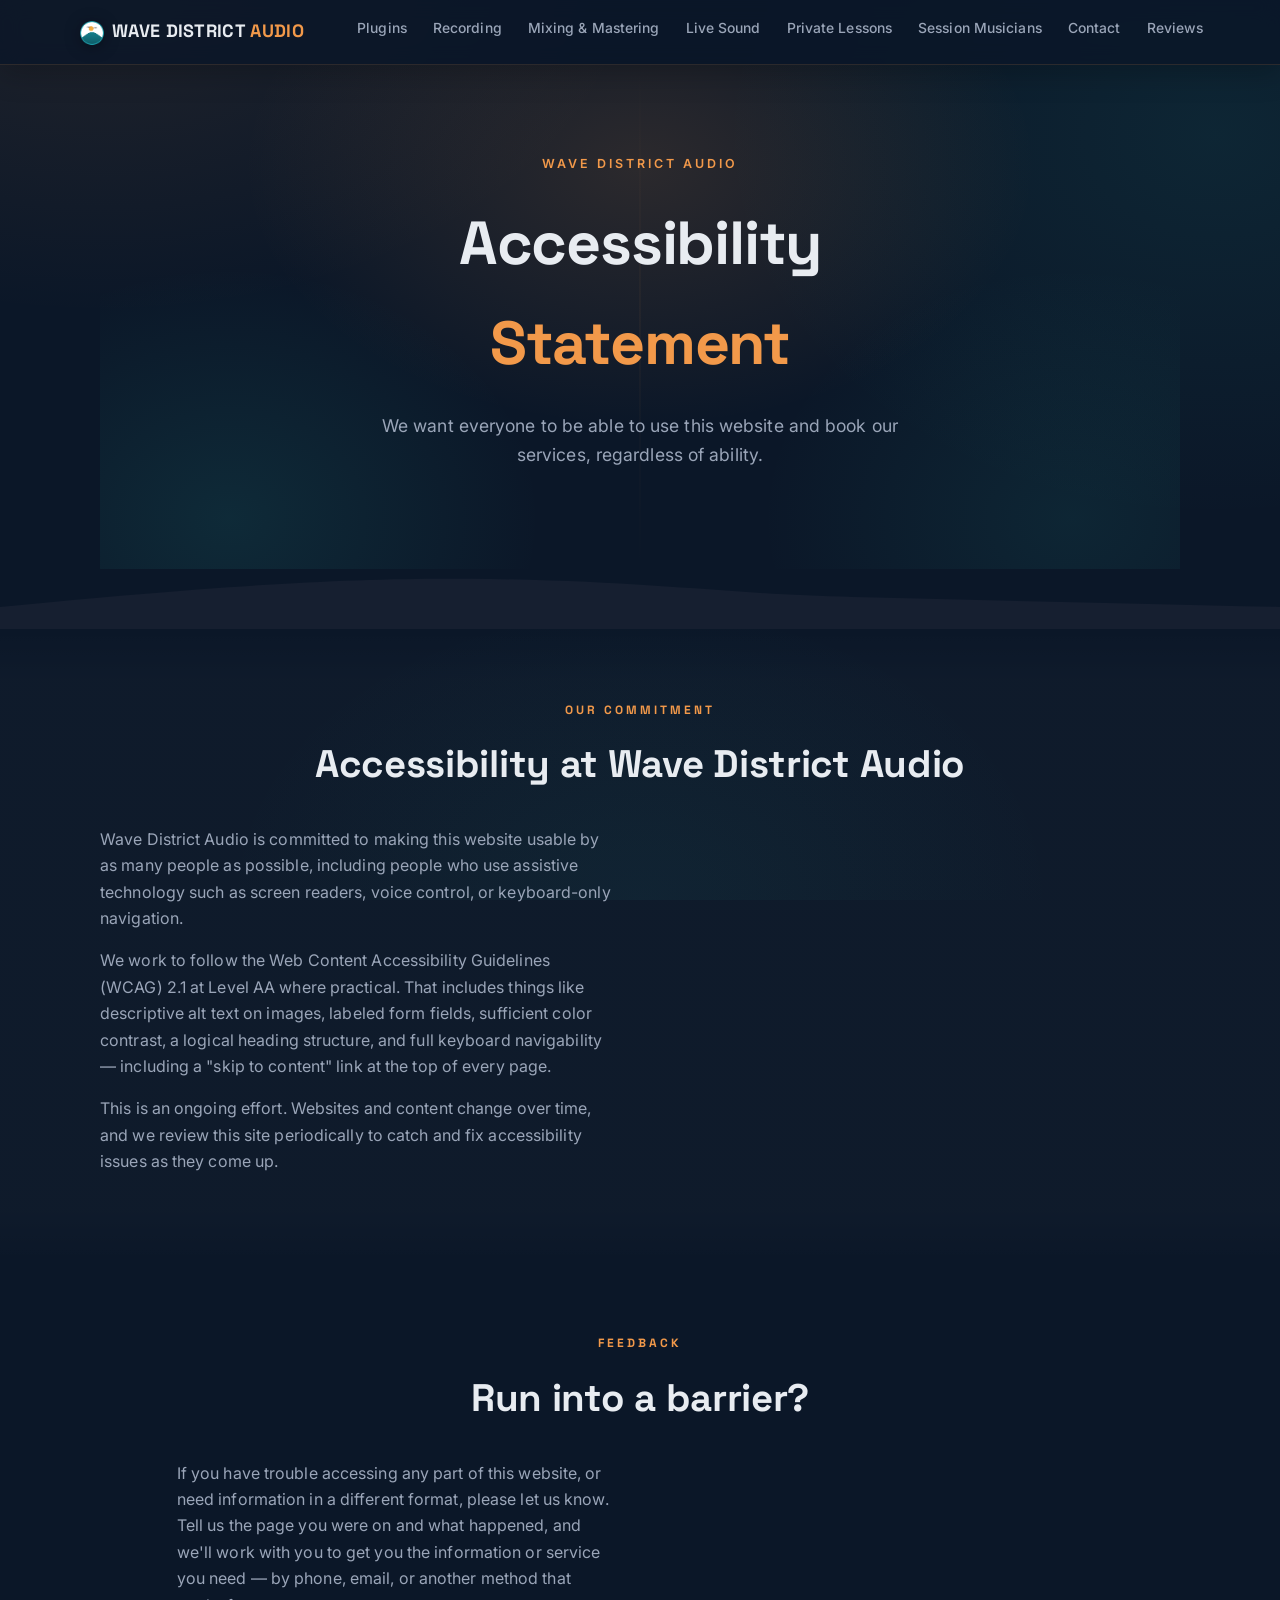
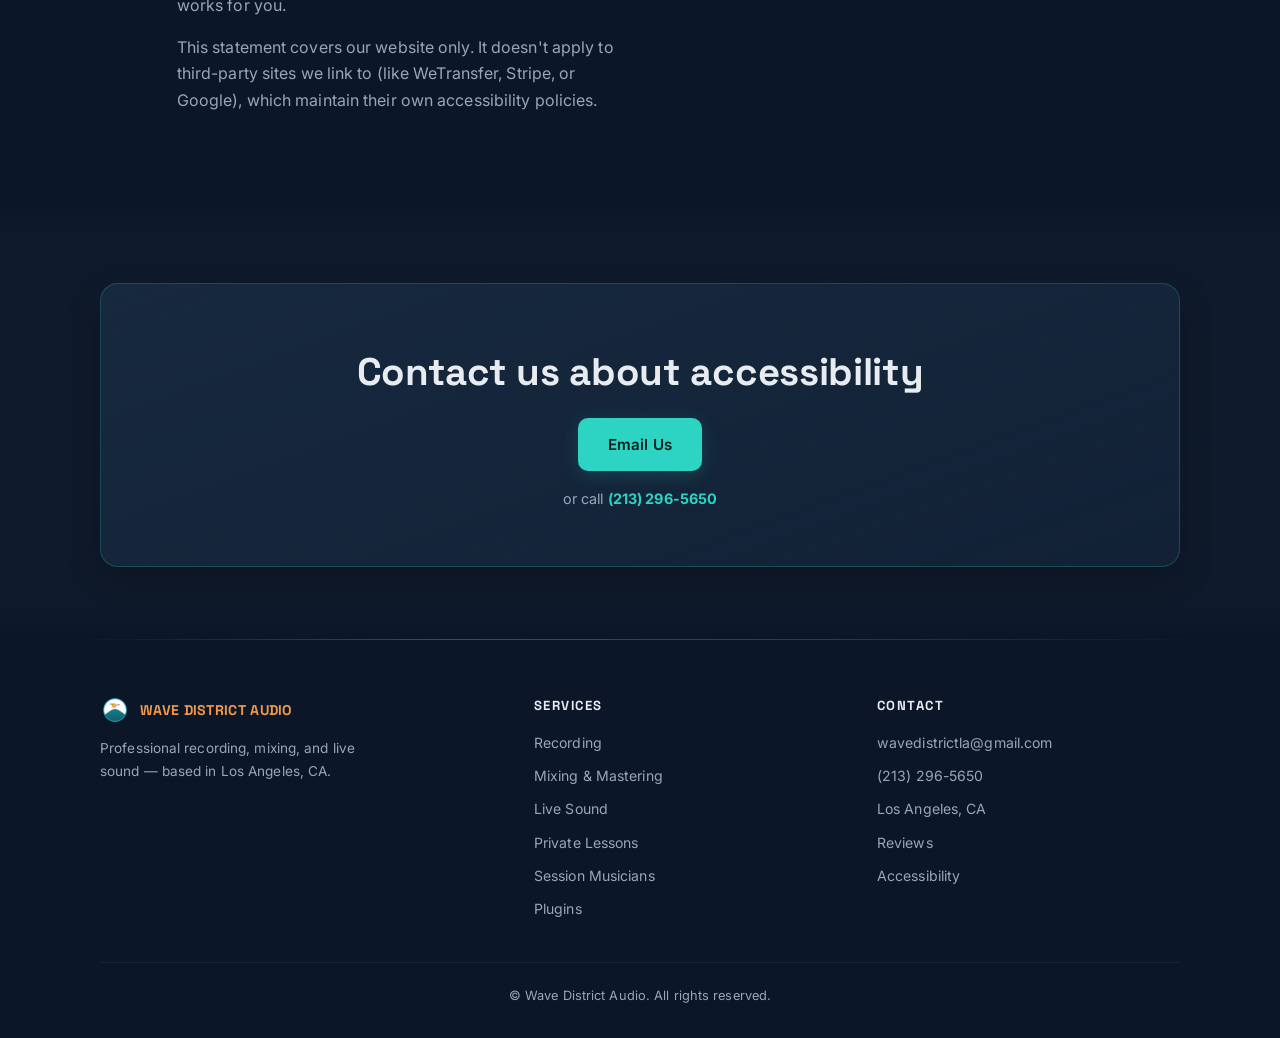
==== wave_district_site/accessibility.html @ 45014899 "Add accessibility statement page and skip-link sitewide" ====
<!DOCTYPE html>
<html lang="en">
<head>
<meta charset="UTF-8">
<meta name="viewport" content="width=device-width, initial-scale=1.0">
<title>Accessibility | Wave District Audio</title>
<link rel="preconnect" href="https://fonts.googleapis.com">
<link rel="preconnect" href="https://fonts.gstatic.com" crossorigin>
<link href="https://fonts.googleapis.com/css2?family=Inter:wght@400;500;600;700&family=Space+Grotesk:wght@500;600;700&display=swap" rel="stylesheet">
<link rel="stylesheet" href="styles.css">
<link rel="icon" type="image/png" sizes="32x32" href="favicon-32.png">
<link rel="apple-touch-icon" href="favicon-180.png">
</head>
<body>

<a href="#main" class="skip-link">Skip to content</a>

<nav>
  <div class="brand"><a href="index.html" style="color:inherit"><img src="logo-icon.png" alt="Wave District Audio" class="brand-logo"> WAVE DISTRICT <span>AUDIO</span></a></div>
  <div class="links">
    <a href="plugins.html">Plugins</a>
    <a href="recording.html">Recording</a>
    <a href="mixing-mastering.html">Mixing &amp; Mastering</a>
    <a href="live-sound.html">Live Sound</a>
    <a href="lessons.html">Private Lessons</a>
    <a href="session-musicians.html">Session Musicians</a>
    <a href="index.html#contact">Contact</a>
    <a href="reviews.html">Reviews</a>
  </div>
</nav>

<section class="hero" id="main">
  <div class="hero-content">
    <div class="eyebrow">Wave District Audio</div>
    <h1>Accessibility<br><span>Statement</span></h1>
    <p class="sub">We want everyone to be able to use this website and book our services, regardless of ability.</p>
  </div>
</section>

<svg class="wave-divider" viewBox="0 0 1200 60" preserveAspectRatio="none" xmlns="http://www.w3.org/2000/svg">
  <path d="M0,38 C220,15 340,8 460,10 C620,13 680,25 800,28 C950,32 1080,35 1200,38 L1200,60 L0,60 Z" fill="#161f30"></path>
</svg>

<section id="statement">
  <div class="section-label">Our Commitment</div>
  <h2>Accessibility at Wave District Audio</h2>
  <div class="about-grid">
    <div>
      <p>Wave District Audio is committed to making this website usable by as many people as possible, including people who use assistive technology such as screen readers, voice control, or keyboard-only navigation.</p>
      <p>We work to follow the Web Content Accessibility Guidelines (WCAG) 2.1 at Level AA where practical. That includes things like descriptive alt text on images, labeled form fields, sufficient color contrast, a logical heading structure, and full keyboard navigability &mdash; including a "skip to content" link at the top of every page.</p>
      <p>This is an ongoing effort. Websites and content change over time, and we review this site periodically to catch and fix accessibility issues as they come up.</p>
    </div>
  </div>
</section>

<section id="feedback">
  <div class="section-label">Feedback</div>
  <h2>Run into a barrier?</h2>
  <div class="about-grid">
    <div>
      <p>If you have trouble accessing any part of this website, or need information in a different format, please let us know. Tell us the page you were on and what happened, and we'll work with you to get you the information or service you need &mdash; by phone, email, or another method that works for you.</p>
      <p>This statement covers our website only. It doesn't apply to third-party sites we link to (like WeTransfer, Stripe, or Google), which maintain their own accessibility policies.</p>
    </div>
  </div>
</section>

<section id="contact">
  <div class="contact-box">
    <h2>Contact us about accessibility</h2>
    <div class="cta-row">
      <a id="emailCta" class="btn btn-primary" href="mailto:wavedistrictla@gmail.com">Email Us</a>
    </div>
    <div class="contact-alt">or call <a href="tel:+12132965650">(213) 296-5650</a></div>
  </div>
</section>

<footer>
  <div class="footer-grid">
    <div class="footer-brand">
      <div class="footer-brand-row">
        <img src="logo-icon.png" alt="Wave District Audio">
        <span class="brand-mini">WAVE DISTRICT AUDIO</span>
      </div>
      <p class="footer-tagline">Professional recording, mixing, and live sound &mdash; based in Los Angeles, CA.</p>
    </div>
    <div class="footer-col">
      <h5>Services</h5>
      <a href="recording.html">Recording</a>
      <a href="mixing-mastering.html">Mixing &amp; Mastering</a>
      <a href="live-sound.html">Live Sound</a>
      <a href="lessons.html">Private Lessons</a>
      <a href="session-musicians.html">Session Musicians</a>
      <a href="plugins.html">Plugins</a>
    </div>
    <div class="footer-col">
      <h5>Contact</h5>
      <a href="mailto:wavedistrictla@gmail.com">wavedistrictla@gmail.com</a>
      <a href="tel:+12132965650">(213) 296-5650</a>
      <span>Los Angeles, CA</span>
      <a href="reviews.html">Reviews</a>
      <a href="accessibility.html">Accessibility</a>
    </div>
  </div>
  <div class="footer-bottom">&copy; Wave District Audio. All rights reserved.</div>
</footer>

<script src="script.js"></script>
</body>
</html>
---- wave_district_site/styles.css ----
:root {
  /* 60% - dominant: blue */
  --navy: #0b1728;
  --navy-2: #16283f;
  --navy-3: #0e2035;
  --navy-card: #17293f;
  /* 30% - secondary: orange */
  --orange: #f2994a;
  --orange-dim: #c9702a;
  /* 10% - accent: teal (interactive elements only) */
  --teal: #2dd4c4;
  --text: #e8ecf1;
  --text-dim: #9aa5b8;

  --font-head: 'Space Grotesk', -apple-system, BlinkMacSystemFont, 'Segoe UI', sans-serif;
  --font-body: 'Inter', -apple-system, BlinkMacSystemFont, 'Segoe UI', Helvetica, Arial, sans-serif;
}
* { box-sizing: border-box; margin: 0; padding: 0; }
html { scroll-behavior: smooth; }

.skip-link {
  position: absolute; top: -50px; left: 12px; z-index: 1000;
  background: var(--teal); color: var(--navy); font-weight: 700;
  padding: 12px 20px; border-radius: 8px; text-decoration: none;
  transition: top .15s;
}
.skip-link:focus { top: 12px; outline: 2px solid var(--navy); outline-offset: 2px; }

body {
  font-family: var(--font-body);
  background-color: var(--navy);
  background-image:
    radial-gradient(ellipse 900px 600px at 8% -5%, rgba(242,153,74,0.10), transparent 60%),
    radial-gradient(ellipse 900px 700px at 95% 15%, rgba(45,212,196,0.08), transparent 55%),
    radial-gradient(ellipse 700px 500px at 50% 100%, rgba(45,212,196,0.05), transparent 60%);
  background-position: 0 0, 0 0, 0 0;
  background-attachment: fixed, fixed, fixed;
  background-repeat: no-repeat, no-repeat, no-repeat;
  color: var(--text);
  line-height: 1.65;
  letter-spacing: 0.1px;
}
a { color: var(--orange); text-decoration: none; }
h1, h2, h3, h4, .brand, .pc-tag, .section-label, .quote-group-label {
  font-family: var(--font-head);
}
h1, h2, h3, h4 { letter-spacing: -0.3px; }

nav {
  position: sticky; top: 0; z-index: 50;
  display: flex; justify-content: space-between; align-items: center;
  padding: 16px 6%;
  background: rgba(11,23,40,0.85);
  backdrop-filter: blur(10px);
  border-bottom: 1px solid rgba(242,153,74,0.14);
  box-shadow: 0 8px 30px rgba(0,0,0,0.22);
  flex-wrap: wrap; gap: 10px;
}
.brand { font-weight: 700; letter-spacing: 0.3px; font-size: 1.12rem; display: inline-flex; align-items: center; gap: 9px; }
.brand span { color: var(--orange); }
.brand-logo { width: 30px; height: 30px; display: inline-block; vertical-align: middle; filter: drop-shadow(0 2px 8px rgba(0,0,0,0.35)); }
nav .links { display: flex; gap: 26px; font-size: 0.87rem; flex-wrap: wrap; }
nav .links a {
  color: var(--text-dim); transition: color .2s; position: relative; padding-bottom: 6px; font-weight: 500;
}
nav .links a::after {
  content: ""; position: absolute; left: 0; right: 100%; bottom: 0; height: 2px;
  background: var(--orange); border-radius: 2px; transition: right .22s cubic-bezier(.2,.8,.2,1);
}
nav .links a:hover { color: var(--text); }
nav .links a:hover::after { right: 0; }
nav .links a.active { color: var(--orange); }
nav .links a.active::after { right: 0; background: var(--orange); }

.hero {
  position: relative;
  display: flex; flex-direction: column; align-items: center; justify-content: center;
  text-align: center;
  min-height: 56vh;
  padding: 64px 6% 44px;
  overflow: hidden;
}
.hero.hero-home { min-height: 74vh; }
.hero::before {
  content: "";
  position: absolute; inset: 0;
  background:
    radial-gradient(ellipse 640px 420px at 50% 20%, rgba(242,153,74,0.14), transparent 62%),
    radial-gradient(ellipse 520px 420px at 12% 90%, rgba(45,212,196,0.10), transparent 60%),
    radial-gradient(ellipse 520px 420px at 90% 90%, rgba(45,212,196,0.08), transparent 60%);
}
.hero::after {
  content: "";
  position: absolute; left: 50%; top: 0; transform: translateX(-50%);
  width: 1px; height: 100%;
  background: linear-gradient(180deg, transparent, rgba(242,153,74,0.18), transparent);
  opacity: 0.5;
}
.hero-content { position: relative; z-index: 2; max-width: 760px; }
.eyebrow {
  color: var(--orange); letter-spacing: 3px; font-size: 0.78rem; font-weight: 600;
  text-transform: uppercase; margin-bottom: 18px;
}
.hero h1 {
  font-family: var(--font-head);
  font-size: clamp(2.2rem, 5.5vw, 3.8rem);
  font-weight: 700; letter-spacing: -1.2px; margin-bottom: 18px;
}
.hero h1 span { color: var(--orange); }
.hero p.sub {
  color: var(--text-dim); font-size: 1.1rem; max-width: 580px; margin: 0 auto 30px;
}
.cta-row { display: flex; gap: 16px; justify-content: center; flex-wrap: wrap; }
.btn {
  display: inline-block; padding: 14px 30px; border-radius: 10px;
  font-weight: 600; font-size: 0.95rem;
  transition: transform .18s cubic-bezier(.2,.8,.2,1), box-shadow .18s, background .18s, color .18s;
}
.btn-primary { background: var(--teal); color: #04211e; box-shadow: 0 4px 18px rgba(45,212,196,0.18); }
.btn-primary:hover { transform: translateY(-3px); box-shadow: 0 12px 28px rgba(45,212,196,0.32); }
.btn-outline { border: 1px solid rgba(232,236,241,0.25); color: var(--text); }
.btn-outline:hover { border-color: var(--teal); color: var(--teal); transform: translateY(-3px); }

.wave-divider { display: block; width: 100%; height: 60px; position: relative; z-index: 1; }

section { padding: 72px 6%; max-width: 1080px; margin: 0 auto; position: relative; }
section:nth-of-type(even) {
  background: linear-gradient(180deg, transparent, rgba(255,255,255,0.015) 8%, rgba(255,255,255,0.015) 92%, transparent);
  max-width: none;
}
section:nth-of-type(even) > * { max-width: 1080px; margin-left: auto; margin-right: auto; }
.section-label {
  color: var(--orange); letter-spacing: 3px; font-size: 0.75rem; font-weight: 700;
  text-transform: uppercase; margin-bottom: 12px; text-align: center;
}
h2 { font-size: clamp(1.7rem, 4vw, 2.4rem); font-weight: 700; text-align: center; margin-bottom: 20px; }

/* --- Shared card language (panels, cards, equip cards, stat boxes, pricing cards) --- */
.panel, .card, .equip-card, .stat-box, .pricing-card, .service-line {
  background: linear-gradient(160deg, var(--navy-card), rgba(22,40,63,0.55));
  border: 1px solid rgba(242,153,74,0.14);
  box-shadow: 0 10px 28px rgba(0,0,0,0.18);
  transition: transform .2s cubic-bezier(.2,.8,.2,1), border-color .2s, box-shadow .2s;
}
.panel:hover, .card:hover, .equip-card:hover, .stat-box:hover, .pricing-card:hover {
  transform: translateY(-5px);
  border-color: rgba(45,212,196,0.45);
  box-shadow: 0 16px 36px rgba(0,0,0,0.26);
}

/* --- Homepage panels --- */
section:has(.panel-grid) { max-width: 1320px; }
.panel-grid {
  display: grid; grid-template-columns: repeat(3, 1fr); gap: 18px; margin-top: 20px;
}
.panel {
  position: relative; display: block;
  border-radius: 16px; padding: 32px 22px; min-height: 190px;
  overflow: hidden;
}
.panel::after {
  content: "";
  position: absolute; inset: 0;
  background: radial-gradient(circle at 85% 15%, rgba(45,212,196,0.12), transparent 55%);
  opacity: 0; transition: opacity .2s;
}
.panel:hover::after { opacity: 1; }
.panel .num {
  color: var(--orange-dim); font-family: var(--font-head); font-weight: 700; font-size: 0.85rem; letter-spacing: 2px;
  margin-bottom: 14px; display: block;
}
.panel h3 { font-size: 1.4rem; margin-bottom: 10px; color: var(--text); }
.panel p { color: var(--text-dim); font-size: 0.95rem; margin-bottom: 18px; }
.panel .go { color: var(--teal); font-weight: 600; font-size: 0.9rem; }

/* --- Service cards (used on sub-pages) --- */
.cards {
  display: grid; grid-template-columns: repeat(auto-fit, minmax(240px, 1fr)); gap: 24px; margin-top: 40px;
}
.card {
  border-radius: 14px; padding: 30px 24px;
}
.card h3 { font-size: 1.1rem; margin-bottom: 6px; }
.card .tag { color: var(--orange-dim); font-size: 0.78rem; font-weight: 600; letter-spacing: 0.5px; margin-bottom: 12px; display: block; }
.card p { color: var(--text-dim); font-size: 0.9rem; margin-bottom: 18px; min-height: 60px; }
.card .price { font-size: 1.4rem; font-weight: 800; color: var(--orange); }

.addons {
  margin-top: 36px; text-align: center; color: var(--text-dim); font-size: 0.9rem;
  padding: 18px 22px; border: 1px dashed rgba(242,153,74,0.22); border-radius: 12px;
}
.addons span { display: inline-block; margin: 6px 14px; }
.addons b { color: var(--text); }

.about-grid {
  display: grid; grid-template-columns: 1fr 1fr; gap: 50px; align-items: center; margin-top: 30px;
}
.instructor-photo-wrap { text-align: center; margin-top: 34px; }
.instructor-photo {
  width: 220px; height: 220px; object-fit: cover; object-position: top center;
  border-radius: 50%; border: 3px solid rgba(242,153,74,0.4);
  box-shadow: 0 10px 34px rgba(0,0,0,0.45);
}
.about-grid p { color: var(--text-dim); font-size: 1rem; margin-bottom: 16px; }
.stat-box {
  border-radius: 12px; padding: 26px; text-align: center;
}
.stat-box .num { font-family: var(--font-head); font-size: 2.4rem; font-weight: 700; color: var(--orange); }
.stat-box .label { color: var(--text-dim); font-size: 0.88rem; margin-top: 6px; }
.stats-row { display: grid; grid-template-columns: 1fr 1fr; gap: 20px; }

.contact-box {
  text-align: center;
  background: linear-gradient(160deg, var(--navy-card), rgba(22,40,63,0.55));
  border: 1px solid rgba(45,212,196,0.22);
  box-shadow: 0 12px 34px rgba(0,0,0,0.22);
  border-radius: 18px; padding: 56px 30px; margin-top: 10px;
}
.contact-box h2 { margin-bottom: 14px; }
.contact-box p { color: var(--text-dim); margin-bottom: 26px; }
.contact-email { font-size: 1.25rem; font-weight: 700; }

.survey-label {
  color: var(--text-dim); font-size: 0.9rem; margin-bottom: 16px; font-weight: 600;
}
.survey-options {
  display: flex; flex-wrap: wrap; gap: 10px; justify-content: center; margin-bottom: 28px;
}
.survey-pill {
  cursor: pointer; background: transparent; color: var(--text-dim);
  border: 1px solid rgba(242,153,74,0.25); border-radius: 999px;
  padding: 10px 20px; font-size: 0.88rem; font-weight: 600;
  font-family: inherit; transition: all .15s;
}
.survey-pill:hover { border-color: rgba(45,212,196,0.5); color: var(--text); }
.survey-pill.selected { background: var(--teal); border-color: var(--teal); color: #04211e; }
.contact-alt { color: var(--text-dim); font-size: 0.9rem; margin-top: 16px; }
.contact-alt a { color: var(--teal); font-weight: 700; }

/* --- Footer --- */
footer {
  position: relative;
  padding: 56px 6% 32px;
  color: var(--text-dim); font-size: 0.88rem;
}
footer::before {
  content: ""; position: absolute; top: 0; left: 6%; right: 6%; height: 1px;
  background: linear-gradient(90deg, transparent, rgba(242,153,74,0.35), rgba(45,212,196,0.25), transparent);
}
.footer-grid {
  display: grid; grid-template-columns: 1.3fr 1fr 1fr; gap: 40px;
  max-width: 1080px; margin: 0 auto 32px;
}
.footer-brand { display: flex; flex-direction: column; gap: 12px; }
.footer-brand-row { display: flex; align-items: center; gap: 10px; }
.footer-brand-row img { width: 30px; height: 30px; }
.footer-brand-row .brand-mini { color: var(--orange); font-weight: 700; font-family: var(--font-head); letter-spacing: 0.3px; }
.footer-tagline { color: var(--text-dim); font-size: 0.85rem; max-width: 280px; }
.footer-col h5 {
  font-family: var(--font-head); color: var(--text); font-size: 0.82rem; font-weight: 700;
  letter-spacing: 1.5px; text-transform: uppercase; margin-bottom: 14px;
}
.footer-col a, .footer-col span {
  display: block; color: var(--text-dim); font-size: 0.88rem; margin-bottom: 10px; transition: color .15s;
}
.footer-col a:hover { color: var(--orange); }
.footer-bottom {
  max-width: 1080px; margin: 0 auto; padding-top: 22px; border-top: 1px solid rgba(255,255,255,0.06);
  text-align: center; font-size: 0.8rem; color: var(--text-dim);
}

/* --- Equipment lists --- */
.equip-grid {
  display: grid; grid-template-columns: repeat(auto-fit, minmax(220px, 1fr)); gap: 24px; margin-top: 36px;
}
.equip-card {
  border-radius: 14px; padding: 26px 22px;
}
.equip-card h4 {
  color: var(--orange); font-family: var(--font-head); font-size: 0.85rem; letter-spacing: 1.5px; text-transform: uppercase;
  margin-bottom: 14px; font-weight: 700;
}
.equip-card ul { list-style: none; }
.equip-card li {
  color: var(--text-dim); font-size: 0.9rem; padding: 7px 0;
  border-bottom: 1px solid rgba(255,255,255,0.05);
}
.equip-card li:last-child { border-bottom: none; }

@media (max-width: 1200px) {
  .panel-grid { grid-template-columns: repeat(3, 1fr); }
}
@media (max-width: 860px) {
  .footer-grid { grid-template-columns: 1fr 1fr; }
  .footer-brand { grid-column: 1 / -1; }
  .panel-grid { grid-template-columns: repeat(2, 1fr); }
}
@media (max-width: 760px) {
  nav .links { gap: 14px; }
  .about-grid { grid-template-columns: 1fr; }
  .panel-grid { grid-template-columns: 1fr; }
  .footer-grid { grid-template-columns: 1fr; }
}

/* --- Accessibility & polish --- */
a, button, .panel, .card { cursor: pointer; }
a:focus-visible, button:focus-visible, .panel:focus-visible {
  outline: 2px solid var(--teal);
  outline-offset: 3px;
}
.icon-wrap {
  display: inline-flex; align-items: center; justify-content: center;
  width: 46px; height: 46px; border-radius: 12px;
  background: linear-gradient(160deg, rgba(242,153,74,0.18), rgba(242,153,74,0.06));
  border: 1px solid rgba(242,153,74,0.2);
  margin-bottom: 16px;
}
.icon-wrap svg { width: 22px; height: 22px; stroke: var(--orange); }
.panel .icon-wrap { margin-bottom: 14px; }

@media (prefers-reduced-motion: reduce) {
  *, *::before, *::after {
    transition: none !important;
    animation: none !important;
    scroll-behavior: auto !important;
  }
}

/* --- Pricing cards --- */
.pricing-grid {
  display: grid; grid-template-columns: repeat(auto-fit, minmax(260px, 1fr)); gap: 26px; margin-top: 40px;
}
.pricing-card {
  position: relative;
  border-radius: 18px;
  padding: 34px 28px;
}
.pricing-card.featured {
  border-color: rgba(45,212,196,0.55);
  box-shadow: 0 0 0 1px rgba(45,212,196,0.2), 0 14px 34px rgba(0,0,0,0.3);
}
.pricing-card .pc-tag {
  color: var(--orange-dim); font-size: 0.75rem; font-weight: 700; letter-spacing: 1.5px;
  text-transform: uppercase; margin-bottom: 10px; display: block;
}
.pricing-card h3 { font-size: 1.25rem; margin-bottom: 8px; }
.pricing-card .pc-desc { color: var(--text-dim); font-size: 0.92rem; margin-bottom: 20px; min-height: 44px; }
.pricing-card .pc-price {
  display: flex; align-items: baseline; gap: 8px; margin-bottom: 6px;
}
.pricing-card .pc-price .amount { font-family: var(--font-head); font-size: 2.5rem; font-weight: 700; color: var(--text); }
.pricing-card .pc-price .unit { color: var(--text-dim); font-size: 0.85rem; font-weight: 600; text-transform: uppercase; letter-spacing: 0.5px; }
.pricing-card .pc-features { list-style: none; margin-top: 20px; }
.pricing-card .pc-features li {
  color: var(--text-dim); font-size: 0.9rem; padding: 8px 0 8px 26px; position: relative;
  border-bottom: 1px solid rgba(255,255,255,0.05);
}
.pricing-card .pc-features li:last-child { border-bottom: none; }
.pricing-card .pc-features li::before {
  content: "\2713"; position: absolute; left: 0; top: 8px; color: var(--teal); font-weight: 700;
}
.pricing-card .pc-note { color: var(--text-dim); font-size: 0.82rem; margin-top: 16px; font-style: italic; }

/* --- Quote builder --- */
.quote-section .section-label, .quote-section h2 { text-align: center; }
.quote-grid {
  display: grid; grid-template-columns: 1fr 1.3fr; gap: 40px; margin-top: 40px; align-items: start;
}
.stems-upload {
  background: var(--navy-2); border: 1.5px dashed rgba(45,212,196,0.35);
  border-radius: 14px; padding: 26px 24px; margin-bottom: 28px;
}
.stems-upload h4 { font-size: 1rem; margin-bottom: 8px; color: var(--text); }
.stems-upload p { color: var(--text-dim); font-size: 0.88rem; margin-bottom: 16px; }
.quote-fields { display: flex; flex-direction: column; gap: 16px; }
.quote-fields label { color: var(--text-dim); font-size: 0.85rem; font-weight: 600; display: flex; flex-direction: column; gap: 6px; }
.quote-fields input, .quote-fields select, .quote-fields textarea {
  font-family: inherit; background: rgba(255,255,255,0.03); color: var(--text);
  border: 1px solid rgba(232,236,241,0.15); border-radius: 8px; padding: 12px 14px; font-size: 0.95rem;
  transition: border-color .15s, background .15s;
}
.quote-fields select {
  appearance: none; -webkit-appearance: none;
  background-image: url("data:image/svg+xml;charset=UTF-8,%3Csvg xmlns='http://www.w3.org/2000/svg' viewBox='0 0 24 24' fill='none' stroke='%23e8ecf1' stroke-width='2' stroke-linecap='round' stroke-linejoin='round'%3E%3Cpolyline points='6 9 12 15 18 9'%3E%3C/polyline%3E%3C/svg%3E");
  background-repeat: no-repeat; background-position: right 14px center; background-size: 16px;
  padding-right: 38px;
}
.quote-fields select option { background: #101826; color: var(--text); }
.quote-fields input:focus, .quote-fields select:focus, .quote-fields textarea:focus {
  outline: none; border-color: var(--teal); background: rgba(45,212,196,0.05);
}
.quote-fields textarea { resize: vertical; min-height: 90px; }

.quote-services-col h4 { font-size: 1rem; margin-bottom: 6px; }
.quote-hint { color: var(--text-dim); font-size: 0.85rem; margin-bottom: 20px; }
.quote-group-label {
  color: var(--orange-dim); font-size: 0.75rem; font-weight: 700; letter-spacing: 1.5px;
  text-transform: uppercase; margin: 22px 0 10px; padding-top: 14px; border-top: 1px solid rgba(242,153,74,0.12);
}
.quote-group-label:first-of-type { margin-top: 0; padding-top: 0; border-top: none; }

.service-line {
  border-radius: 12px;
  padding: 18px 20px; margin-bottom: 14px;
}
.service-line:has(.svc-toggle:checked) { border-color: rgba(45,212,196,0.5); }
.service-line-head {
  display: flex; justify-content: space-between; align-items: flex-start; gap: 12px; flex-wrap: wrap;
}
.service-check { display: flex; align-items: center; gap: 10px; font-weight: 700; font-size: 0.98rem; cursor: pointer; }
.service-check input[type="checkbox"] {
  width: 18px; height: 18px; accent-color: var(--teal); cursor: pointer;
}
.service-sub { color: var(--text-dim); font-size: 0.82rem; }
.service-line-controls {
  display: flex; align-items: center; justify-content: space-between; margin-top: 14px; gap: 14px; flex-wrap: wrap;
}
.stepper {
  display: inline-flex; align-items: center; gap: 0; background: rgba(255,255,255,0.03);
  border: 1px solid rgba(232,236,241,0.15); border-radius: 999px; overflow: hidden;
}
.stepper .step-btn {
  width: 34px; height: 34px; border: none; background: transparent; color: var(--text);
  font-size: 1.1rem; cursor: pointer; transition: background .15s; font-family: inherit;
}
.stepper .step-btn:hover { background: rgba(45,212,196,0.15); color: var(--teal); }
.stepper .step-val { min-width: 32px; text-align: center; font-weight: 700; font-size: 0.95rem; }
.service-line-total { font-family: var(--font-head); font-weight: 700; color: var(--orange); font-size: 1.05rem; min-width: 70px; text-align: right; }

.quote-total-row {
  display: flex; justify-content: space-between; align-items: center;
  padding: 20px 4px; margin-top: 10px; border-top: 1px solid rgba(242,153,74,0.2);
  font-weight: 700; font-size: 1.1rem;
}
.quote-total-row .quote-total { font-family: var(--font-head); color: var(--teal); font-size: 1.6rem; }
.quote-submit-btn { width: 100%; text-align: center; margin-top: 10px; }
.quote-disclaimer { color: var(--text-dim); font-size: 0.8rem; margin-top: 12px; text-align: center; }
.quote-success {
  margin-top: 16px; background: rgba(45,212,196,0.1); border: 1px solid rgba(45,212,196,0.35);
  color: var(--teal); border-radius: 10px; padding: 14px 18px; font-size: 0.9rem; text-align: center;
}

@media (max-width: 860px) {
  .quote-grid { grid-template-columns: 1fr; }
}
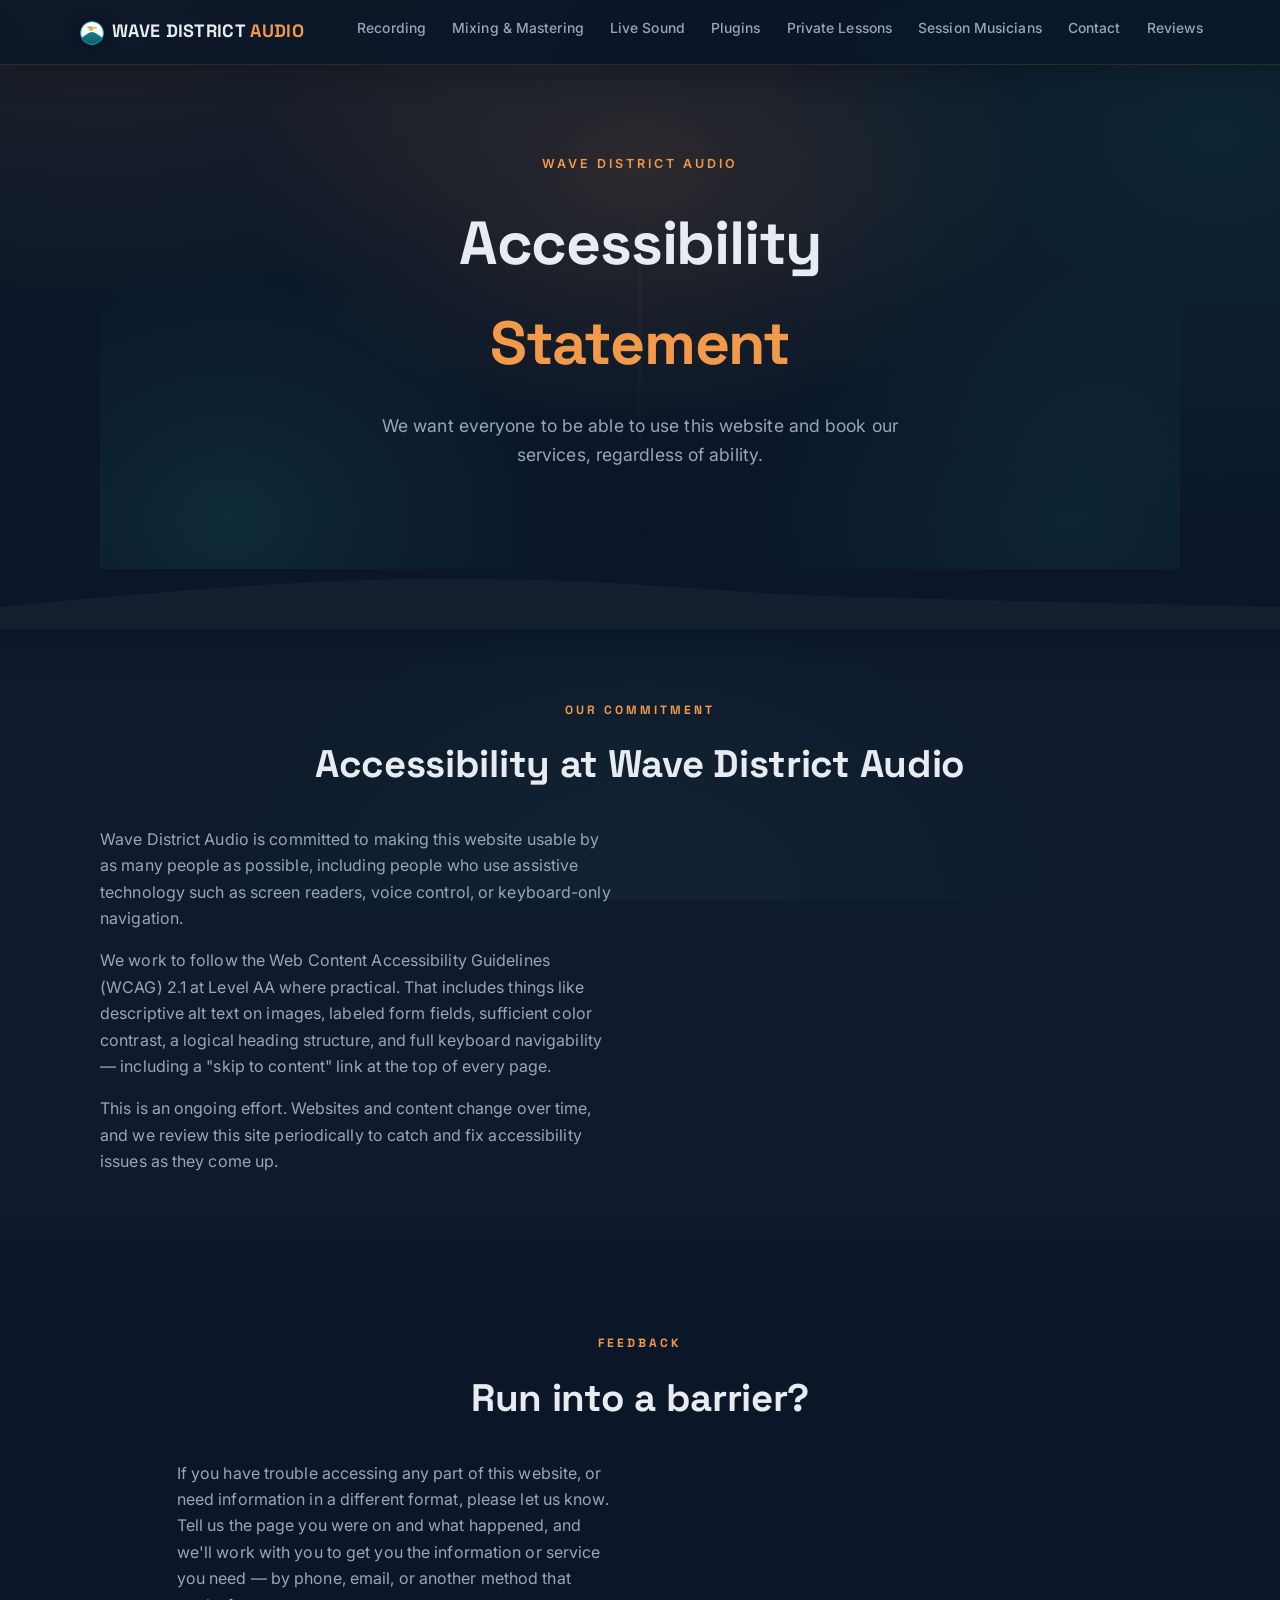
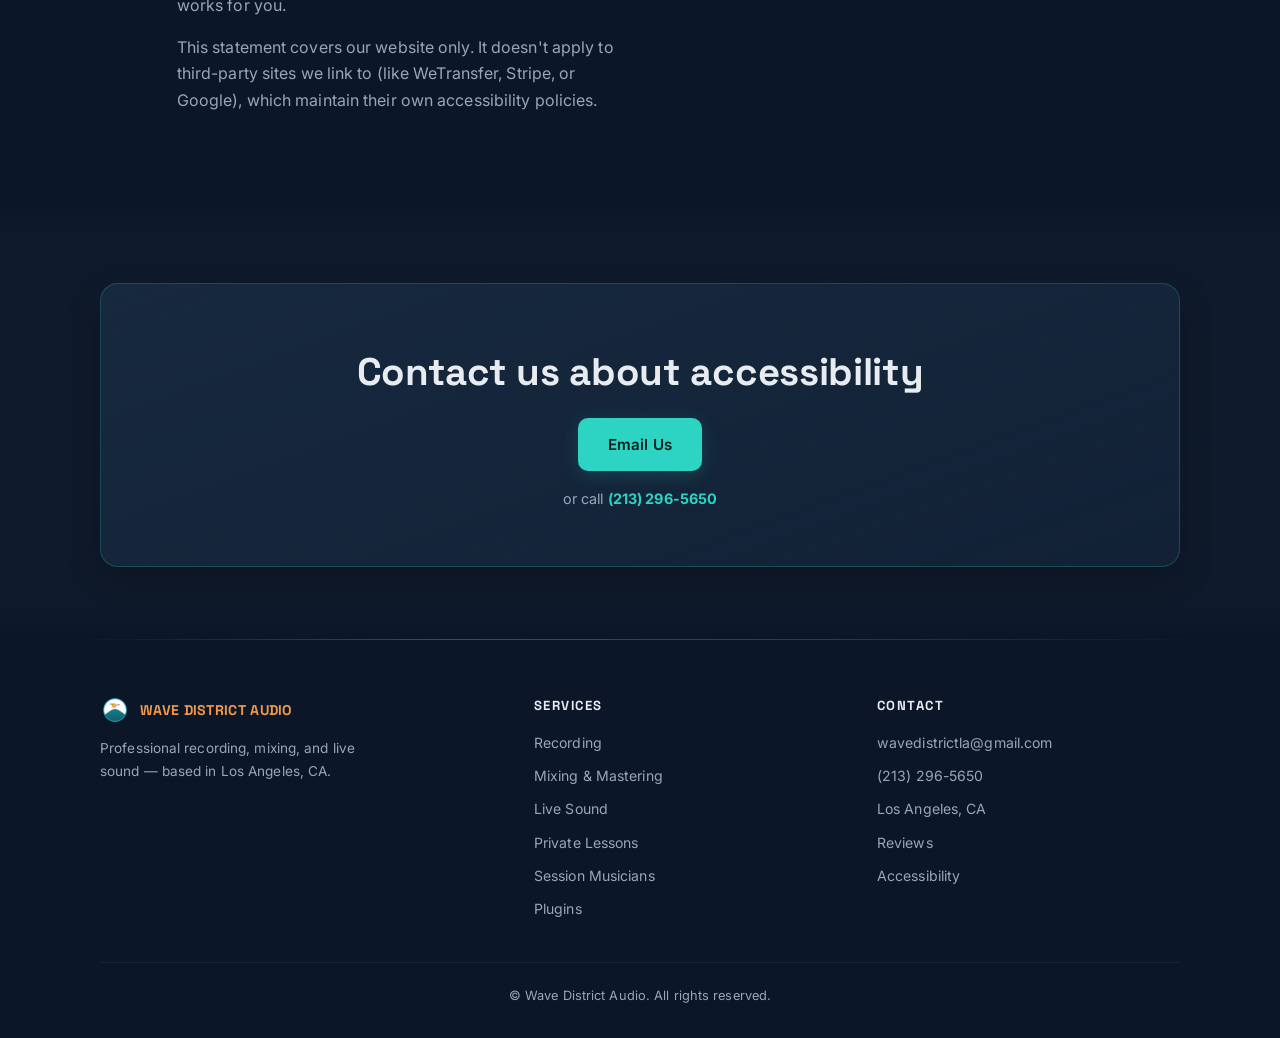
==== commit fe28b4f6: "Reorder nav, swap live-sound bio order, add Cameron photos" ====
--- a/wave_district_site/accessibility.html
+++ b/wave_district_site/accessibility.html
@@ -18,10 +18,10 @@
 <nav>
   <div class="brand"><a href="index.html" style="color:inherit"><img src="logo-icon.png" alt="Wave District Audio" class="brand-logo"> WAVE DISTRICT <span>AUDIO</span></a></div>
   <div class="links">
-    <a href="plugins.html">Plugins</a>
     <a href="recording.html">Recording</a>
     <a href="mixing-mastering.html">Mixing &amp; Mastering</a>
     <a href="live-sound.html">Live Sound</a>
+    <a href="plugins.html">Plugins</a>
     <a href="lessons.html">Private Lessons</a>
     <a href="session-musicians.html">Session Musicians</a>
     <a href="index.html#contact">Contact</a>
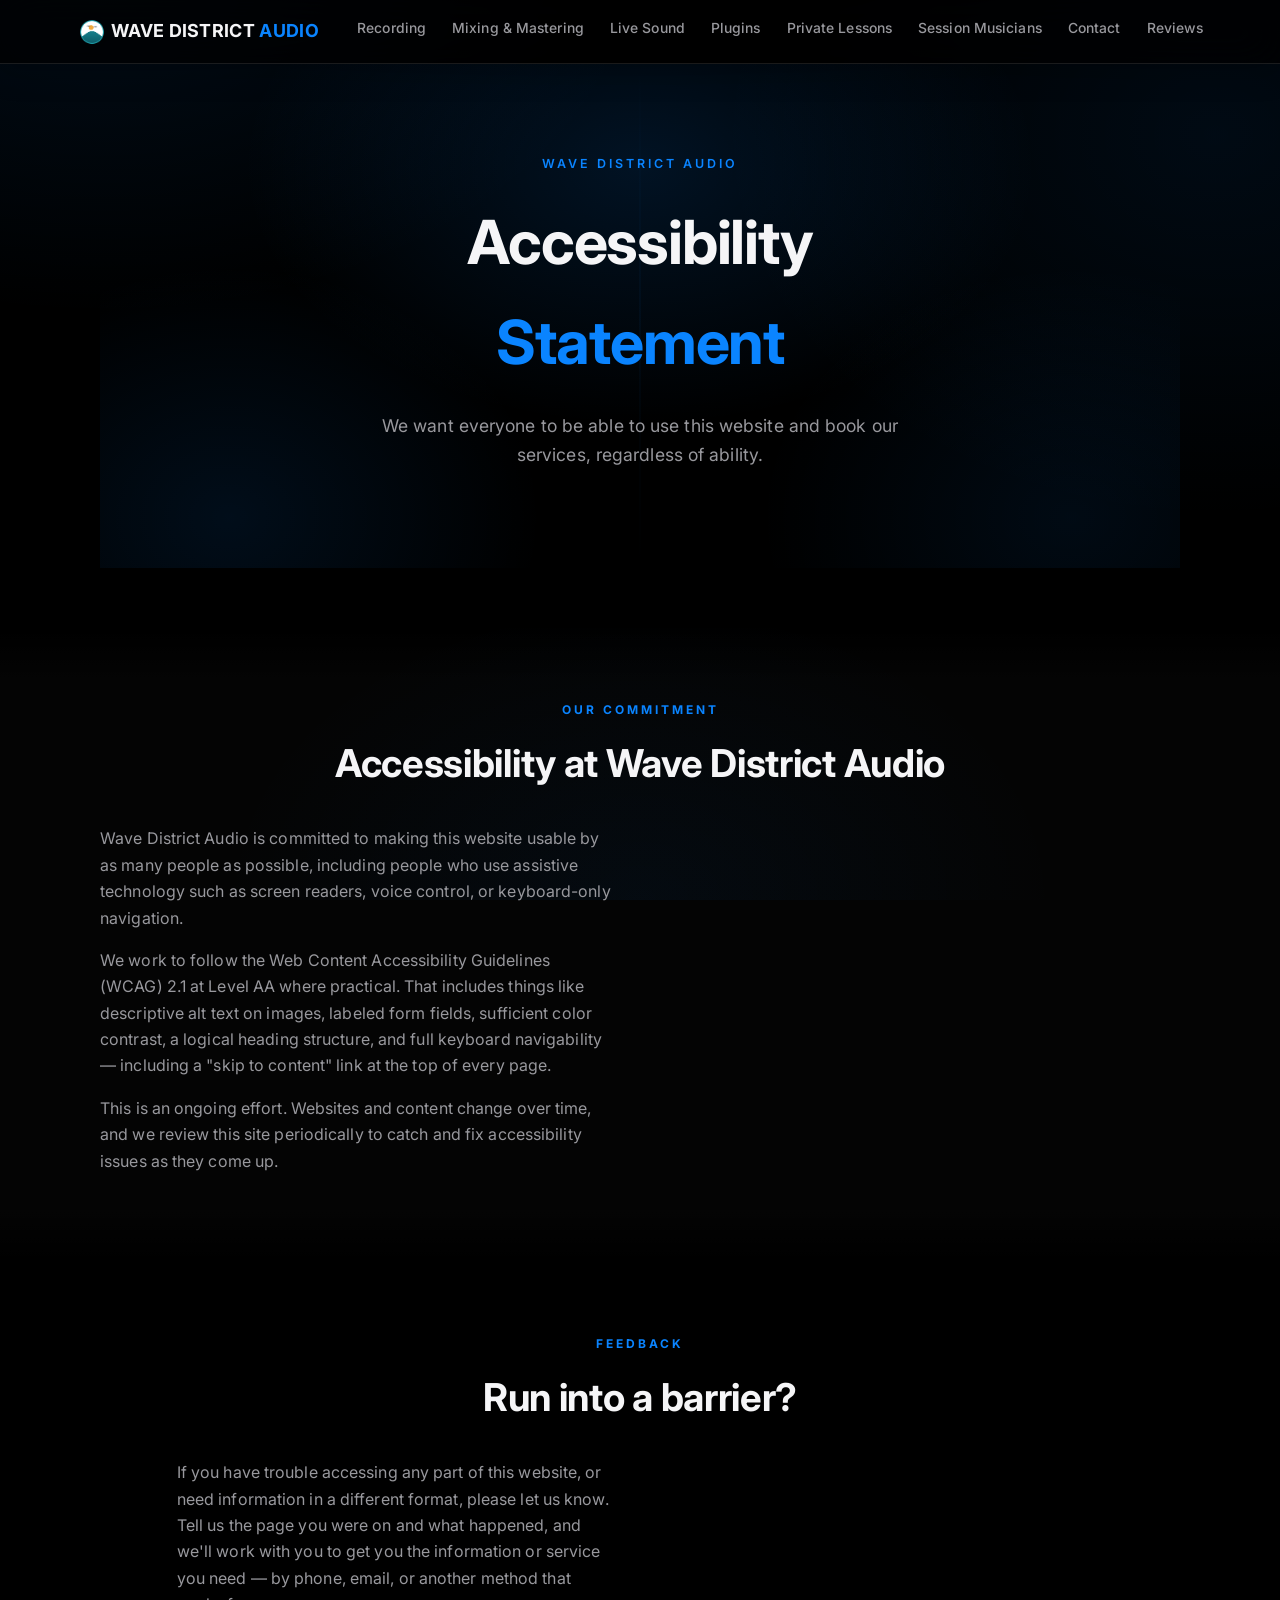
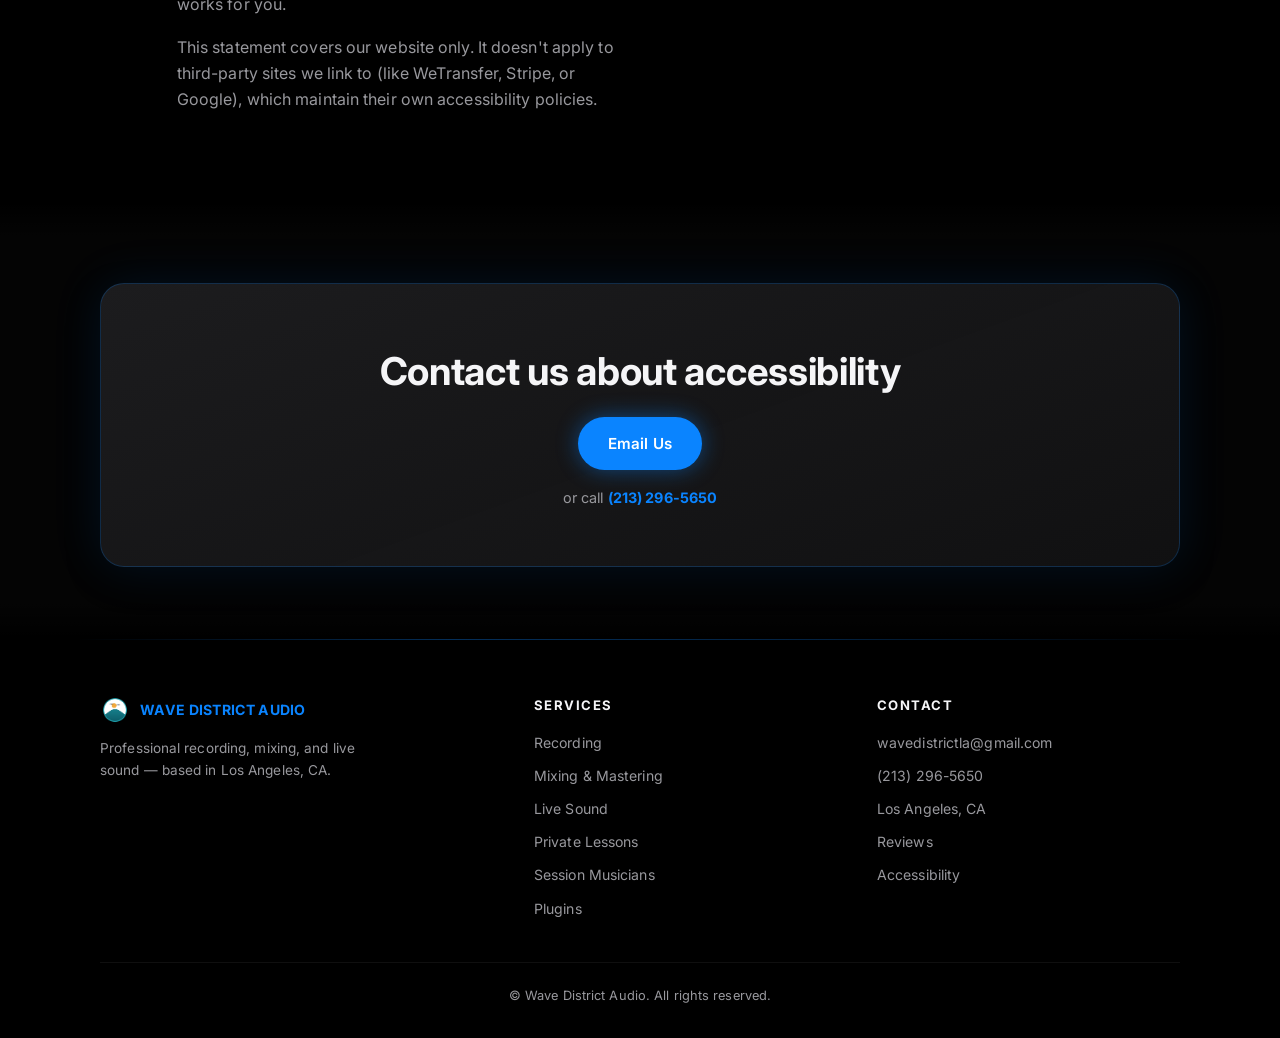
==== commit 9bbdb54f: "Redesign: dark/blue glow visual system site-wide" ====
--- a/wave_district_site/accessibility.html
+++ b/wave_district_site/accessibility.html
@@ -6,7 +6,7 @@
 <title>Accessibility | Wave District Audio</title>
 <link rel="preconnect" href="https://fonts.googleapis.com">
 <link rel="preconnect" href="https://fonts.gstatic.com" crossorigin>
-<link href="https://fonts.googleapis.com/css2?family=Inter:wght@400;500;600;700&family=Space+Grotesk:wght@500;600;700&display=swap" rel="stylesheet">
+<link href="https://fonts.googleapis.com/css2?family=Inter:wght@400;500;600;700;800&display=swap" rel="stylesheet">
 <link rel="stylesheet" href="styles.css">
 <link rel="icon" type="image/png" sizes="32x32" href="favicon-32.png">
 <link rel="apple-touch-icon" href="favicon-180.png">
@@ -38,7 +38,7 @@
 </section>
 
 <svg class="wave-divider" viewBox="0 0 1200 60" preserveAspectRatio="none" xmlns="http://www.w3.org/2000/svg">
-  <path d="M0,38 C220,15 340,8 460,10 C620,13 680,25 800,28 C950,32 1080,35 1200,38 L1200,60 L0,60 Z" fill="#161f30"></path>
+  <path d="M0,38 C220,15 340,8 460,10 C620,13 680,25 800,28 C950,32 1080,35 1200,38 L1200,60 L0,60 Z" fill="#000"></path>
 </svg>
 
 <section id="statement">
--- a/wave_district_site/styles.css
+++ b/wave_district_site/styles.css
@@ -1,18 +1,18 @@
 :root {
-  /* 60% - dominant: blue */
-  --navy: #0b1728;
-  --navy-2: #16283f;
-  --navy-3: #0e2035;
-  --navy-card: #17293f;
-  /* 30% - secondary: orange */
-  --orange: #f2994a;
-  --orange-dim: #c9702a;
-  /* 10% - accent: teal (interactive elements only) */
-  --teal: #2dd4c4;
-  --text: #e8ecf1;
-  --text-dim: #9aa5b8;
-
-  --font-head: 'Space Grotesk', -apple-system, BlinkMacSystemFont, 'Segoe UI', sans-serif;
+  /* dominant: black */
+  --navy: #000000;
+  --navy-2: #1c1c1e;
+  --navy-3: #141416;
+  --navy-card: #1c1c1e;
+  /* accent: blue (labels) */
+  --orange: #0a84ff;
+  --orange-dim: #4fa8e8;
+  /* accent: blue (interactive elements) */
+  --teal: #0a84ff;
+  --text: #f5f5f7;
+  --text-dim: #98989d;
+
+  --font-head: 'Inter', -apple-system, BlinkMacSystemFont, 'Segoe UI', sans-serif;
   --font-body: 'Inter', -apple-system, BlinkMacSystemFont, 'Segoe UI', Helvetica, Arial, sans-serif;
 }
 * { box-sizing: border-box; margin: 0; padding: 0; }
@@ -30,9 +30,9 @@
   font-family: var(--font-body);
   background-color: var(--navy);
   background-image:
-    radial-gradient(ellipse 900px 600px at 8% -5%, rgba(242,153,74,0.10), transparent 60%),
-    radial-gradient(ellipse 900px 700px at 95% 15%, rgba(45,212,196,0.08), transparent 55%),
-    radial-gradient(ellipse 700px 500px at 50% 100%, rgba(45,212,196,0.05), transparent 60%);
+    radial-gradient(ellipse 900px 600px at 8% -5%, rgba(10,132,255,0.10), transparent 60%),
+    radial-gradient(ellipse 900px 700px at 95% 15%, rgba(10,132,255,0.08), transparent 55%),
+    radial-gradient(ellipse 700px 500px at 50% 100%, rgba(10,132,255,0.05), transparent 60%);
   background-position: 0 0, 0 0, 0 0;
   background-attachment: fixed, fixed, fixed;
   background-repeat: no-repeat, no-repeat, no-repeat;
@@ -50,9 +50,10 @@
   position: sticky; top: 0; z-index: 50;
   display: flex; justify-content: space-between; align-items: center;
   padding: 16px 6%;
-  background: rgba(11,23,40,0.85);
-  backdrop-filter: blur(10px);
-  border-bottom: 1px solid rgba(242,153,74,0.14);
+  background: rgba(0,0,0,0.72);
+  backdrop-filter: blur(20px);
+  -webkit-backdrop-filter: blur(20px);
+  border-bottom: 1px solid rgba(255,255,255,0.10);
   box-shadow: 0 8px 30px rgba(0,0,0,0.22);
   flex-wrap: wrap; gap: 10px;
 }
@@ -71,6 +72,9 @@
 nav .links a:hover::after { right: 0; }
 nav .links a.active { color: var(--orange); }
 nav .links a.active::after { right: 0; background: var(--orange); }
+nav .links a.btn-primary { color: #fff; padding-bottom: 9px; }
+nav .links a.btn-primary::after { display: none; }
+nav .links a.btn-primary:hover { color: #fff; transform: translateY(-2px); }
 
 .hero {
   position: relative;
@@ -85,15 +89,15 @@
   content: "";
   position: absolute; inset: 0;
   background:
-    radial-gradient(ellipse 640px 420px at 50% 20%, rgba(242,153,74,0.14), transparent 62%),
-    radial-gradient(ellipse 520px 420px at 12% 90%, rgba(45,212,196,0.10), transparent 60%),
-    radial-gradient(ellipse 520px 420px at 90% 90%, rgba(45,212,196,0.08), transparent 60%);
+    radial-gradient(ellipse 640px 420px at 50% 20%, rgba(10,132,255,0.14), transparent 62%),
+    radial-gradient(ellipse 520px 420px at 12% 90%, rgba(10,132,255,0.10), transparent 60%),
+    radial-gradient(ellipse 520px 420px at 90% 90%, rgba(10,132,255,0.08), transparent 60%);
 }
 .hero::after {
   content: "";
   position: absolute; left: 50%; top: 0; transform: translateX(-50%);
   width: 1px; height: 100%;
-  background: linear-gradient(180deg, transparent, rgba(242,153,74,0.18), transparent);
+  background: linear-gradient(180deg, transparent, rgba(10,132,255,0.18), transparent);
   opacity: 0.5;
 }
 .hero-content { position: relative; z-index: 2; max-width: 760px; }
@@ -112,14 +116,14 @@
 }
 .cta-row { display: flex; gap: 16px; justify-content: center; flex-wrap: wrap; }
 .btn {
-  display: inline-block; padding: 14px 30px; border-radius: 10px;
+  display: inline-block; padding: 14px 30px; border-radius: 980px;
   font-weight: 600; font-size: 0.95rem;
   transition: transform .18s cubic-bezier(.2,.8,.2,1), box-shadow .18s, background .18s, color .18s;
 }
-.btn-primary { background: var(--teal); color: #04211e; box-shadow: 0 4px 18px rgba(45,212,196,0.18); }
-.btn-primary:hover { transform: translateY(-3px); box-shadow: 0 12px 28px rgba(45,212,196,0.32); }
-.btn-outline { border: 1px solid rgba(232,236,241,0.25); color: var(--text); }
-.btn-outline:hover { border-color: var(--teal); color: var(--teal); transform: translateY(-3px); }
+.btn-primary { background: var(--teal); color: #fff; box-shadow: 0 0 22px rgba(10,132,255,0.45); }
+.btn-primary:hover { transform: translateY(-3px); background: #3399ff; box-shadow: 0 0 34px rgba(10,132,255,0.7); }
+.btn-outline { border: 1px solid rgba(255,255,255,0.22); color: var(--text); }
+.btn-outline:hover { border-color: var(--teal); color: var(--teal); transform: translateY(-3px); box-shadow: 0 0 18px rgba(10,132,255,0.25); }
 
 .wave-divider { display: block; width: 100%; height: 60px; position: relative; z-index: 1; }
 
@@ -137,15 +141,16 @@
 
 /* --- Shared card language (panels, cards, equip cards, stat boxes, pricing cards) --- */
 .panel, .card, .equip-card, .stat-box, .pricing-card, .service-line {
-  background: linear-gradient(160deg, var(--navy-card), rgba(22,40,63,0.55));
-  border: 1px solid rgba(242,153,74,0.14);
-  box-shadow: 0 10px 28px rgba(0,0,0,0.18);
+  background: linear-gradient(160deg, var(--navy-card), rgba(28,28,30,0.55));
+  border: 1px solid rgba(255,255,255,0.10);
+  border-radius: 20px;
+  box-shadow: 0 10px 28px rgba(0,0,0,0.3);
   transition: transform .2s cubic-bezier(.2,.8,.2,1), border-color .2s, box-shadow .2s;
 }
 .panel:hover, .card:hover, .equip-card:hover, .stat-box:hover, .pricing-card:hover {
   transform: translateY(-5px);
-  border-color: rgba(45,212,196,0.45);
-  box-shadow: 0 16px 36px rgba(0,0,0,0.26);
+  border-color: rgba(10,132,255,0.5);
+  box-shadow: 0 0 40px rgba(10,132,255,0.22), 0 16px 36px rgba(0,0,0,0.4);
 }
 
 /* --- Homepage panels --- */
@@ -155,13 +160,13 @@
 }
 .panel {
   position: relative; display: block;
-  border-radius: 16px; padding: 32px 22px; min-height: 190px;
+  border-radius: 22px; padding: 32px 22px; min-height: 190px;
   overflow: hidden;
 }
 .panel::after {
   content: "";
   position: absolute; inset: 0;
-  background: radial-gradient(circle at 85% 15%, rgba(45,212,196,0.12), transparent 55%);
+  background: radial-gradient(circle at 85% 15%, rgba(10,132,255,0.12), transparent 55%);
   opacity: 0; transition: opacity .2s;
 }
 .panel:hover::after { opacity: 1; }
@@ -169,7 +174,7 @@
   color: var(--orange-dim); font-family: var(--font-head); font-weight: 700; font-size: 0.85rem; letter-spacing: 2px;
   margin-bottom: 14px; display: block;
 }
-.panel h3 { font-size: 1.4rem; margin-bottom: 10px; color: var(--text); }
+.panel h3 { font-size: 1.4rem; margin-bottom: 10px; color: var(--orange); text-shadow: 0 0 18px rgba(10,132,255,0.55), 0 0 36px rgba(10,132,255,0.28); }
 .panel p { color: var(--text-dim); font-size: 0.95rem; margin-bottom: 18px; }
 .panel .go { color: var(--teal); font-weight: 600; font-size: 0.9rem; }
 
@@ -178,7 +183,7 @@
   display: grid; grid-template-columns: repeat(auto-fit, minmax(240px, 1fr)); gap: 24px; margin-top: 40px;
 }
 .card {
-  border-radius: 14px; padding: 30px 24px;
+  border-radius: 18px; padding: 30px 24px;
 }
 .card h3 { font-size: 1.1rem; margin-bottom: 6px; }
 .card .tag { color: var(--orange-dim); font-size: 0.78rem; font-weight: 600; letter-spacing: 0.5px; margin-bottom: 12px; display: block; }
@@ -187,7 +192,7 @@
 
 .addons {
   margin-top: 36px; text-align: center; color: var(--text-dim); font-size: 0.9rem;
-  padding: 18px 22px; border: 1px dashed rgba(242,153,74,0.22); border-radius: 12px;
+  padding: 18px 22px; border: 1px dashed rgba(10,132,255,0.22); border-radius: 12px;
 }
 .addons span { display: inline-block; margin: 6px 14px; }
 .addons b { color: var(--text); }
@@ -198,12 +203,12 @@
 .instructor-photo-wrap { text-align: center; margin-top: 34px; }
 .instructor-photo {
   width: 220px; height: 220px; object-fit: cover; object-position: top center;
-  border-radius: 50%; border: 3px solid rgba(242,153,74,0.4);
+  border-radius: 50%; border: 3px solid rgba(10,132,255,0.4);
   box-shadow: 0 10px 34px rgba(0,0,0,0.45);
 }
 .about-grid p { color: var(--text-dim); font-size: 1rem; margin-bottom: 16px; }
 .stat-box {
-  border-radius: 12px; padding: 26px; text-align: center;
+  border-radius: 16px; padding: 26px; text-align: center;
 }
 .stat-box .num { font-family: var(--font-head); font-size: 2.4rem; font-weight: 700; color: var(--orange); }
 .stat-box .label { color: var(--text-dim); font-size: 0.88rem; margin-top: 6px; }
@@ -211,10 +216,10 @@
 
 .contact-box {
   text-align: center;
-  background: linear-gradient(160deg, var(--navy-card), rgba(22,40,63,0.55));
-  border: 1px solid rgba(45,212,196,0.22);
-  box-shadow: 0 12px 34px rgba(0,0,0,0.22);
-  border-radius: 18px; padding: 56px 30px; margin-top: 10px;
+  background: linear-gradient(160deg, var(--navy-card), rgba(28,28,30,0.55));
+  border: 1px solid rgba(10,132,255,0.22);
+  box-shadow: 0 0 50px rgba(10,132,255,0.12), 0 12px 34px rgba(0,0,0,0.3);
+  border-radius: 24px; padding: 56px 30px; margin-top: 10px;
 }
 .contact-box h2 { margin-bottom: 14px; }
 .contact-box p { color: var(--text-dim); margin-bottom: 26px; }
@@ -228,12 +233,12 @@
 }
 .survey-pill {
   cursor: pointer; background: transparent; color: var(--text-dim);
-  border: 1px solid rgba(242,153,74,0.25); border-radius: 999px;
+  border: 1px solid rgba(10,132,255,0.25); border-radius: 999px;
   padding: 10px 20px; font-size: 0.88rem; font-weight: 600;
   font-family: inherit; transition: all .15s;
 }
-.survey-pill:hover { border-color: rgba(45,212,196,0.5); color: var(--text); }
-.survey-pill.selected { background: var(--teal); border-color: var(--teal); color: #04211e; }
+.survey-pill:hover { border-color: rgba(10,132,255,0.5); color: var(--text); }
+.survey-pill.selected { background: var(--teal); border-color: var(--teal); color: #fff; }
 .contact-alt { color: var(--text-dim); font-size: 0.9rem; margin-top: 16px; }
 .contact-alt a { color: var(--teal); font-weight: 700; }
 
@@ -245,7 +250,7 @@
 }
 footer::before {
   content: ""; position: absolute; top: 0; left: 6%; right: 6%; height: 1px;
-  background: linear-gradient(90deg, transparent, rgba(242,153,74,0.35), rgba(45,212,196,0.25), transparent);
+  background: linear-gradient(90deg, transparent, rgba(10,132,255,0.35), rgba(10,132,255,0.25), transparent);
 }
 .footer-grid {
   display: grid; grid-template-columns: 1.3fr 1fr 1fr; gap: 40px;
@@ -311,8 +316,8 @@
 .icon-wrap {
   display: inline-flex; align-items: center; justify-content: center;
   width: 46px; height: 46px; border-radius: 12px;
-  background: linear-gradient(160deg, rgba(242,153,74,0.18), rgba(242,153,74,0.06));
-  border: 1px solid rgba(242,153,74,0.2);
+  background: linear-gradient(160deg, rgba(10,132,255,0.18), rgba(10,132,255,0.06));
+  border: 1px solid rgba(10,132,255,0.2);
   margin-bottom: 16px;
 }
 .icon-wrap svg { width: 22px; height: 22px; stroke: var(--orange); }
@@ -336,8 +341,8 @@
   padding: 34px 28px;
 }
 .pricing-card.featured {
-  border-color: rgba(45,212,196,0.55);
-  box-shadow: 0 0 0 1px rgba(45,212,196,0.2), 0 14px 34px rgba(0,0,0,0.3);
+  border-color: rgba(10,132,255,0.55);
+  box-shadow: 0 0 0 1px rgba(10,132,255,0.2), 0 14px 34px rgba(0,0,0,0.3);
 }
 .pricing-card .pc-tag {
   color: var(--orange-dim); font-size: 0.75rem; font-weight: 700; letter-spacing: 1.5px;
@@ -367,7 +372,7 @@
   display: grid; grid-template-columns: 1fr 1.3fr; gap: 40px; margin-top: 40px; align-items: start;
 }
 .stems-upload {
-  background: var(--navy-2); border: 1.5px dashed rgba(45,212,196,0.35);
+  background: var(--navy-2); border: 1.5px dashed rgba(10,132,255,0.35);
   border-radius: 14px; padding: 26px 24px; margin-bottom: 28px;
 }
 .stems-upload h4 { font-size: 1rem; margin-bottom: 8px; color: var(--text); }
@@ -376,7 +381,7 @@
 .quote-fields label { color: var(--text-dim); font-size: 0.85rem; font-weight: 600; display: flex; flex-direction: column; gap: 6px; }
 .quote-fields input, .quote-fields select, .quote-fields textarea {
   font-family: inherit; background: rgba(255,255,255,0.03); color: var(--text);
-  border: 1px solid rgba(232,236,241,0.15); border-radius: 8px; padding: 12px 14px; font-size: 0.95rem;
+  border: 1px solid rgba(255,255,255,0.14); border-radius: 12px; padding: 12px 14px; font-size: 0.95rem;
   transition: border-color .15s, background .15s;
 }
 .quote-fields select {
@@ -385,9 +390,9 @@
   background-repeat: no-repeat; background-position: right 14px center; background-size: 16px;
   padding-right: 38px;
 }
-.quote-fields select option { background: #101826; color: var(--text); }
+.quote-fields select option { background: #1c1c1e; color: var(--text); }
 .quote-fields input:focus, .quote-fields select:focus, .quote-fields textarea:focus {
-  outline: none; border-color: var(--teal); background: rgba(45,212,196,0.05);
+  outline: none; border-color: var(--teal); background: rgba(10,132,255,0.05);
 }
 .quote-fields textarea { resize: vertical; min-height: 90px; }
 
@@ -395,15 +400,15 @@
 .quote-hint { color: var(--text-dim); font-size: 0.85rem; margin-bottom: 20px; }
 .quote-group-label {
   color: var(--orange-dim); font-size: 0.75rem; font-weight: 700; letter-spacing: 1.5px;
-  text-transform: uppercase; margin: 22px 0 10px; padding-top: 14px; border-top: 1px solid rgba(242,153,74,0.12);
+  text-transform: uppercase; margin: 22px 0 10px; padding-top: 14px; border-top: 1px solid rgba(10,132,255,0.12);
 }
 .quote-group-label:first-of-type { margin-top: 0; padding-top: 0; border-top: none; }
 
 .service-line {
-  border-radius: 12px;
+  border-radius: 16px;
   padding: 18px 20px; margin-bottom: 14px;
 }
-.service-line:has(.svc-toggle:checked) { border-color: rgba(45,212,196,0.5); }
+.service-line:has(.svc-toggle:checked) { border-color: rgba(10,132,255,0.5); }
 .service-line-head {
   display: flex; justify-content: space-between; align-items: flex-start; gap: 12px; flex-wrap: wrap;
 }
@@ -423,20 +428,20 @@
   width: 34px; height: 34px; border: none; background: transparent; color: var(--text);
   font-size: 1.1rem; cursor: pointer; transition: background .15s; font-family: inherit;
 }
-.stepper .step-btn:hover { background: rgba(45,212,196,0.15); color: var(--teal); }
+.stepper .step-btn:hover { background: rgba(10,132,255,0.15); color: var(--teal); }
 .stepper .step-val { min-width: 32px; text-align: center; font-weight: 700; font-size: 0.95rem; }
 .service-line-total { font-family: var(--font-head); font-weight: 700; color: var(--orange); font-size: 1.05rem; min-width: 70px; text-align: right; }
 
 .quote-total-row {
   display: flex; justify-content: space-between; align-items: center;
-  padding: 20px 4px; margin-top: 10px; border-top: 1px solid rgba(242,153,74,0.2);
+  padding: 20px 4px; margin-top: 10px; border-top: 1px solid rgba(10,132,255,0.2);
   font-weight: 700; font-size: 1.1rem;
 }
 .quote-total-row .quote-total { font-family: var(--font-head); color: var(--teal); font-size: 1.6rem; }
 .quote-submit-btn { width: 100%; text-align: center; margin-top: 10px; }
 .quote-disclaimer { color: var(--text-dim); font-size: 0.8rem; margin-top: 12px; text-align: center; }
 .quote-success {
-  margin-top: 16px; background: rgba(45,212,196,0.1); border: 1px solid rgba(45,212,196,0.35);
+  margin-top: 16px; background: rgba(10,132,255,0.1); border: 1px solid rgba(10,132,255,0.35);
   color: var(--teal); border-radius: 10px; padding: 14px 18px; font-size: 0.9rem; text-align: center;
 }
 
